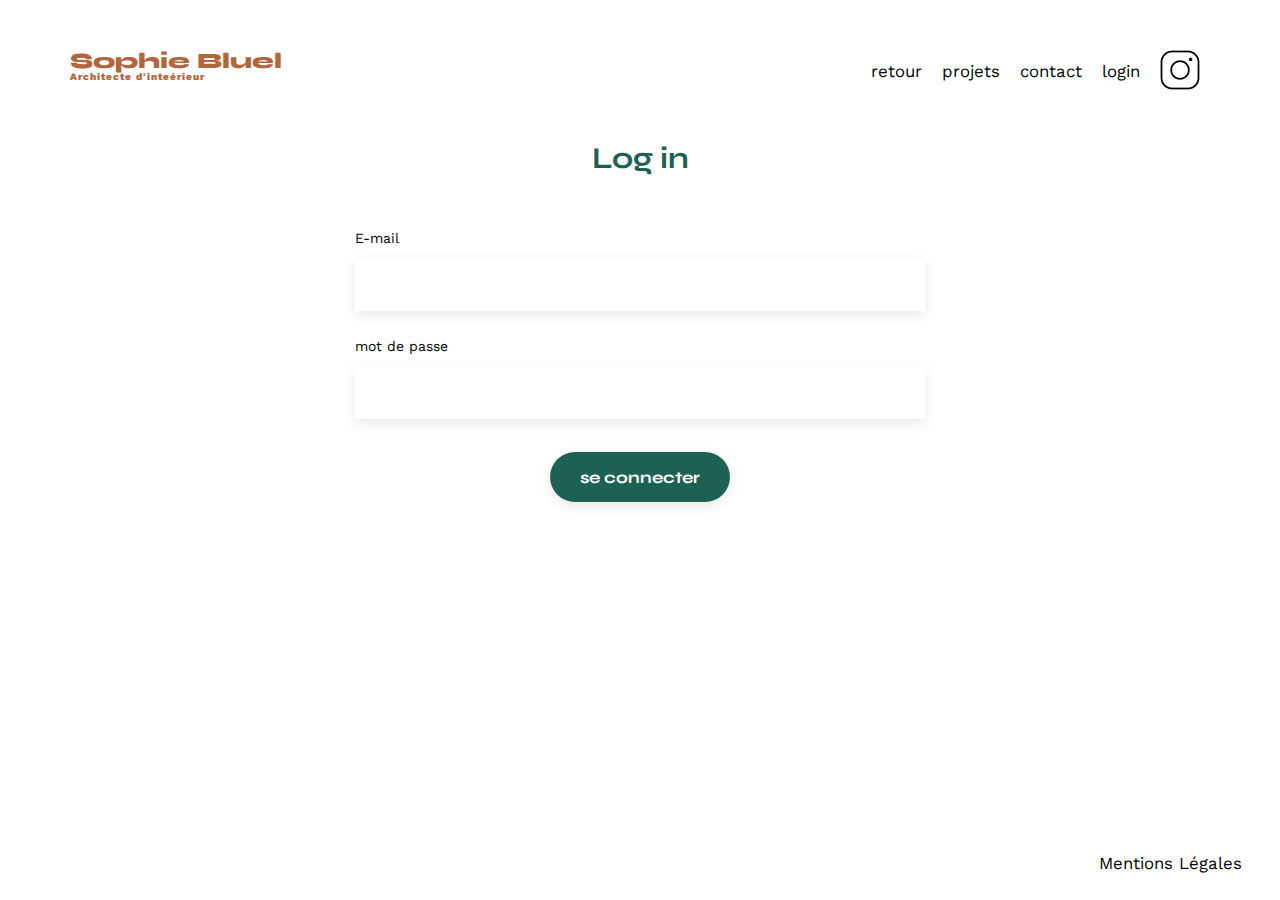
==== FrontEnd/login.html @ 3cd28aca "login" ====
<!DOCTYPE html>
<html lang="fr">
	<head>
		<meta charset="UTF-8">
		<title>Sophie Bluel - Architecte d'intérieur</title>
		<meta name="viewport" content="width=device-width, initial-scale=1.0">
		<link rel="preconnect" href="https://fonts.googleapis.com">
		<link rel="preconnect" href="https://fonts.gstatic.com" crossorigin>
		<link href="https://fonts.googleapis.com/css2?family=Syne:wght@700;800&family=Work+Sans&display=swap" rel="stylesheet">
		<meta name="description" content="">
		<link rel="stylesheet" href="./assets/style.css">
		<script type="module" src="./assets/js/login.js"></script>
	</head>
<body>
<header>
	<h1>Sophie Bluel <span>Architecte d'inteérieur</span></h1>
	<nav>
		<ul>
			<a href="index.html"><li>retour</li></a>
			<li>projets</li>
			<li>contact</li>
			<li>login</li>
			<li><img src="./assets/icons/instagram.png" alt="Instagram"></li>
		</ul>
	</nav>
</header>
<main>
	<section id="contact">
		<h2>Log in</h2>
		<form action="#" method="post">
			<!--titre + cadre entrée donnée-->
			<label for="email">E-mail</label>
			<input type="email" name="email" id="email">
			<div class="email_error"></div>

			<!--titre + cadre entrée donnée-->
			<label for="pwd">mot de passe</label>
			<input type="pwd" name="pwd" id="pwd">
			<div class="pwd_error"></div>
			
			<!--boutton se connecter-->
			<input type="submit" id="submit" value="se connecter">

		</form>
	</section>
</main>
<footer class="footer-login">
	<nav>
		<ul>
			<li>Mentions Légales</li>
		</ul>
	</nav>
</footer>
</body>
</html>
---- FrontEnd/assets/style.css ----
/* http://meyerweb.com/eric/tools/css/reset/
   v2.0 | 20110126
   License: none (public domain)
*/

html, body, div, span, applet, object, iframe,
h1, h2, h3, h4, h5, h6, p, blockquote, pre,
a, abbr, acronym, address, big, cite, code,
del, dfn, em, img, ins, kbd, q, s, samp,
small, strike, strong, sub, sup, tt, var,
b, u, i, center,
dl, dt, dd, ol, ul, li,
fieldset, form, label, legend,
table, caption, tbody, tfoot, thead, tr, th, td,
article, aside, canvas, details, embed,
figure, figcaption, footer, header, hgroup,
menu, nav, output, ruby, section, summary,
time, mark, audio, video {
	margin: 0;
	padding: 0;
	border: 0;
	font-size: 100%;
	font: inherit;
	vertical-align: baseline;
}
/* HTML5 display-role reset for older browsers */
article, aside, details, figcaption, figure,
footer, header, hgroup, menu, nav, section {
	display: block;
}
body {
	line-height: 1;
}
ol, ul {
	list-style: none;
}
blockquote, q {
	quotes: none;
}
blockquote:before, blockquote:after,
q:before, q:after {
	content: '';
	content: none;
}
table {
	border-collapse: collapse;
	border-spacing: 0;
}
/** end reset css**/
body {
	max-width: 1140px;
	margin:auto;
	font-family: 'Work Sans' ;
	font-size: 14px;
}
header {
	display: flex;
	justify-content: space-between;
	margin: 50px 0
}
section {
	margin: 50px 0
}

h1{
	display: flex;
	flex-direction: column;
	font-family: 'Syne';
	font-size: 22px;
	font-weight: 800;
	color: #B1663C
}

h1 > span {
	font-family: 'Work Sans';
	font-size:10px;
	letter-spacing: 0.1em;
;
}

h2{
	font-family: 'Syne';
	font-weight: 700;
	font-size: 30px;
	color: #1D6154
}
nav ul {
	display: flex;
	align-items: center;
	list-style-type: none;

}
nav li {
	padding: 0 10px;
	font-size: 1.2em;
}

li:hover {
	color: #B1663C;
}
#introduction {
	display: flex;
	align-items: center;
}
#introduction figure {
	flex: 1
}
#introduction img {
	display: block;
	margin: auto;
	width: 80%;
}

#introduction article {
	flex: 1
}
#introduction h2 {
	margin-bottom: 1em;
}

#introduction p {
	margin-bottom: 0.5em;
}
#portfolio h2 {
	text-align: center;
	margin-bottom: 1em;
}
.gallery {
	width: 100%;
	display: grid;
	grid-template-columns: 1fr 1fr 1fr;
	grid-column-gap: 20px;
	grid-row-gap: 20px;
}

.gallery img {
	width: 100%;

}
#contact {
	width: 50%;
margin: auto;
}
#contact > * {
	text-align: center;

}
#contact h2{
	margin-bottom: 20px;
}
#contact form {
	text-align: left;
	margin-top:30px;
	display: flex;
	flex-direction: column;
}

#contact input {
	height: 50px;
	font-size: 1.2em;
	border: none;
	box-shadow: 0px 4px 14px rgba(0, 0, 0, 0.09);
}
#contact label {
	margin: 2em 0 1em 0;
}
#contact textarea {
	border: none;
	box-shadow: 0px 4px 14px rgba(0, 0, 0, 0.09);
}

input[type="submit"]{
	font-family: 'Syne';
	font-weight: 700;
	color: white;
	background-color: #1D6154;
	margin : 2em auto ;
	width: 180px;
	text-align: center;
	border-radius: 60px ;
}

footer nav ul {
	display: flex;
	justify-content: flex-end;
	margin: 2em
}

/*code rajoute*/
a {
	text-decoration: none;
	color: black;
}
.footer-login {
	position: absolute; 
	bottom: 0; 
	left: 0; 
	right: 0
}

.filter_btn {
	font-family: "Syne";
	padding: 10px 20px;
	margin: 0 15px;
	border: 1px solid #1D6154;
	border-radius: 25px;
	color: #1D6154;
	background-color: white;
	font-size: 16px;
	font-weight: 700;
	cursor: pointer;
	transition: all 0.5s ease;
}
  
.filter_btn-active {
	color: white;
	background-color: #1D6154;
}
.filters {
	display: flex;
	justify-content: center;
}
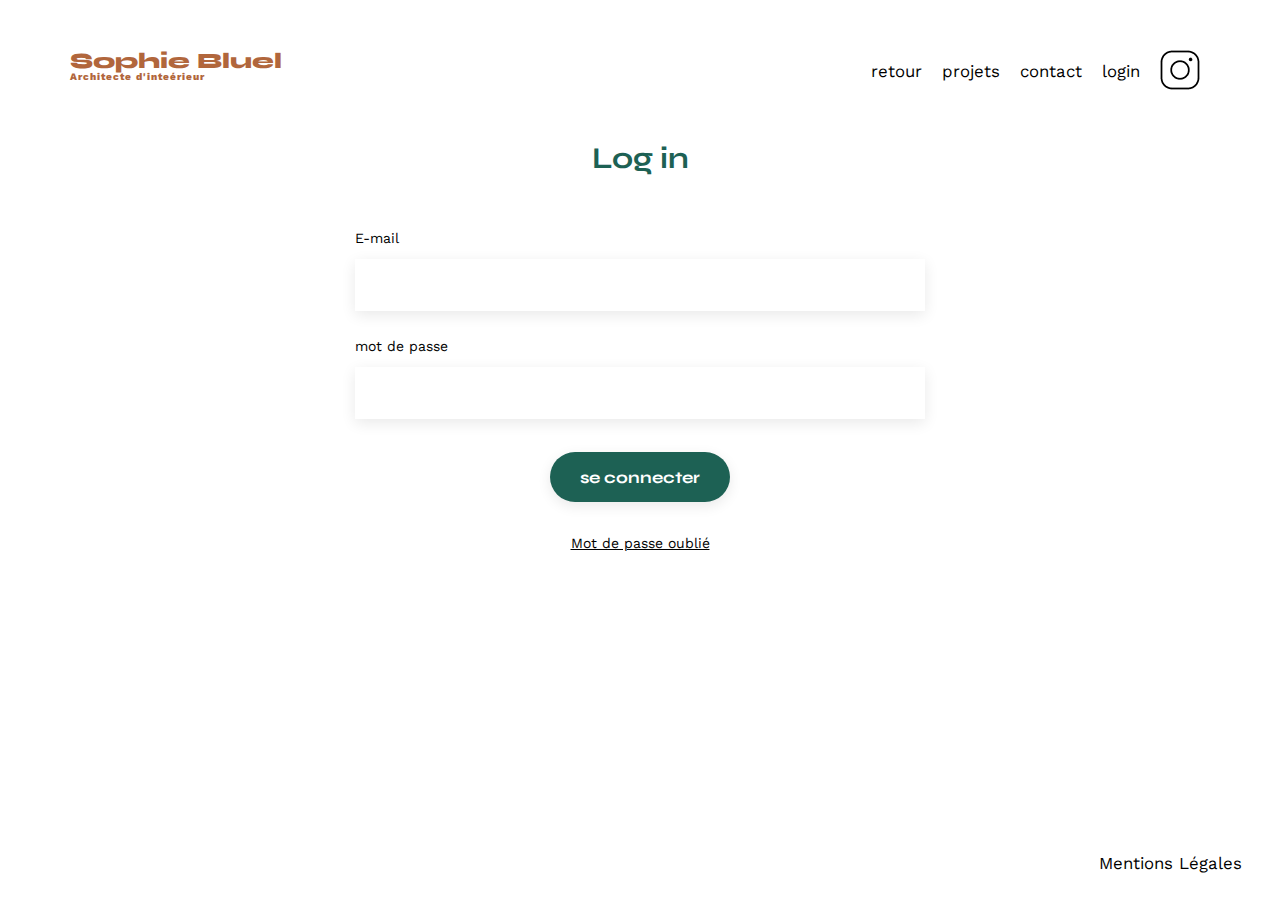
==== commit 2e70b2ff: "js login et modale" ====
--- a/FrontEnd/login.html
+++ b/FrontEnd/login.html
@@ -9,7 +9,6 @@
 		<link href="https://fonts.googleapis.com/css2?family=Syne:wght@700;800&family=Work+Sans&display=swap" rel="stylesheet">
 		<meta name="description" content="">
 		<link rel="stylesheet" href="./assets/style.css">
-		<script type="module" src="./assets/js/login.js"></script>
 	</head>
 <body>
 <header>
@@ -27,7 +26,8 @@
 <main>
 	<section id="contact">
 		<h2>Log in</h2>
-		<form action="#" method="post">
+		<div class="error"></div>
+		<form action="#" method="post" >
 			<!--titre + cadre entrée donnée-->
 			<label for="email">E-mail</label>
 			<input type="email" name="email" id="email">
@@ -35,11 +35,13 @@
 
 			<!--titre + cadre entrée donnée-->
 			<label for="pwd">mot de passe</label>
-			<input type="pwd" name="pwd" id="pwd">
+			<input type="password" name="pwd" id="pwd">
 			<div class="pwd_error"></div>
 			
 			<!--boutton se connecter-->
 			<input type="submit" id="submit" value="se connecter">
+
+			<a href="#" class="form">Mot de passe oublié</a>
 
 		</form>
 	</section>
@@ -52,4 +54,6 @@
 	</nav>
 </footer>
 </body>
+<script type="module" src="./assets/js/script.js"></script>
+<script type="module" src="./assets/js/modal.js"></script>
 </html>
--- a/FrontEnd/assets/style.css
+++ b/FrontEnd/assets/style.css
@@ -137,9 +137,10 @@
 	width: 100%;
 
 }
+
 #contact {
 	width: 50%;
-margin: auto;
+	margin: auto;
 }
 #contact > * {
 	text-align: center;
@@ -211,7 +212,7 @@
 	cursor: pointer;
 	transition: all 0.5s ease;
 }
-  
+
 .filter_btn-active {
 	color: white;
 	background-color: #1D6154;
@@ -219,4 +220,139 @@
 .filters {
 	display: flex;
 	justify-content: center;
+
+}
+/*Partie login => mdp oublié*/
+.form {
+	display: flex;
+	justify-content: center;
+	text-decoration: underline;
+}
+.form:hover {
+	color: red;
+}
+/*bouton btn-modal*/
+.btn-modal {
+	padding: 10px 20px;
+	margin: 0 15px;
+	background-color: white;
+
+}
+.btn-modal:hover {
+	color: red;
+}
+
+/*Bouton Modal*/
+.icone {
+	padding-right: 5px;
+	font-size: 15px;
+}
+button {
+	margin: 0;
+	border: none;
+	border-radius: 0;
+	outline: none;
+	-webkit-appearance: none;
+	-moz-appearance: none;
+	appearance: none;
+	cursor: pointer;
+	position: relative;
+} 
+.btn {
+	font-size: 14px;
+	line-height: 1.4;
+	padding: 13px 20px;
+	border-radius: 4px;
+	transition: box-shadow 0.1s, top 0.1s;
+	background: #fff;
+}
+
+/*Modal*/
+.modal {
+	display: flex;
+	justify-content: center;
+	pointer-events: none;
+	opacity: 0;
+	transition: opacity 0.3s;
+	position: fixed;
+	top: 10px;
+	left: 0;
+	right: 0;
+	max-width: 500px;
+	height: 600px;
+	margin: 0 auto;
+	padding: 30px;
+	background: white;
+	border-radius: 50px;
+	box-shadow: 0 3px 10px rgba(0,0,0,0.3);
+}
+.modal_section {
+	width: 100%;
+	display: flex;
+	flex-direction: column;
+	align-items: center;
+	
+}
+.modal-close-btn {
+	position: absolute;
+	right: 10px;
+	top: 10px;
+	font-size: 20px;
+}
+/** Overlay */
+.overlay {
+	pointer-events: none;
+	opacity: 0;
+	transition: opacity 0.3s;
+	position: fixed;
+	top: 0;
+	left: 0;
+	right: 0;
+	bottom: 0;
+	width: 100%;
+	height: 100%;
+	background-color: rgba(0,0,0,0.8);
+}
+/*JS*/
+.visible {
+	opacity: 1;
+	pointer-events: auto;
+}
+.filter_btn-modal {
+	font-family: "Syne";
+	padding: 10px 20px;
+	margin: 0 15px;
+	border: 1px solid #1D6154;
+	border-radius: 25px;
+	background-color: #1D6154;
+	color: white;
+	font-size: 16px;
+	font-weight: 700;
+	cursor: pointer;
+	transition: all 0.5s ease;
+}
+
+/*gestion gallery modal*/
+.modal-h2 {
+	color: black;
+}
+.gallerymodal {
+	width: 100%;
+	display: grid;
+	grid-template-columns: 1fr 1fr 1fr;
+	grid-column-gap: 20px;
+	grid-row-gap: 20px;
+}
+
+.gallerymodal img {
+	width: 50%;
+}
+
+.borderline::after {
+	display: flex;
+	content: " ";
+	border-top: 3px solid red;
+	height: 1px;
+	width: 90%;
+	margin: 40px auto;
 }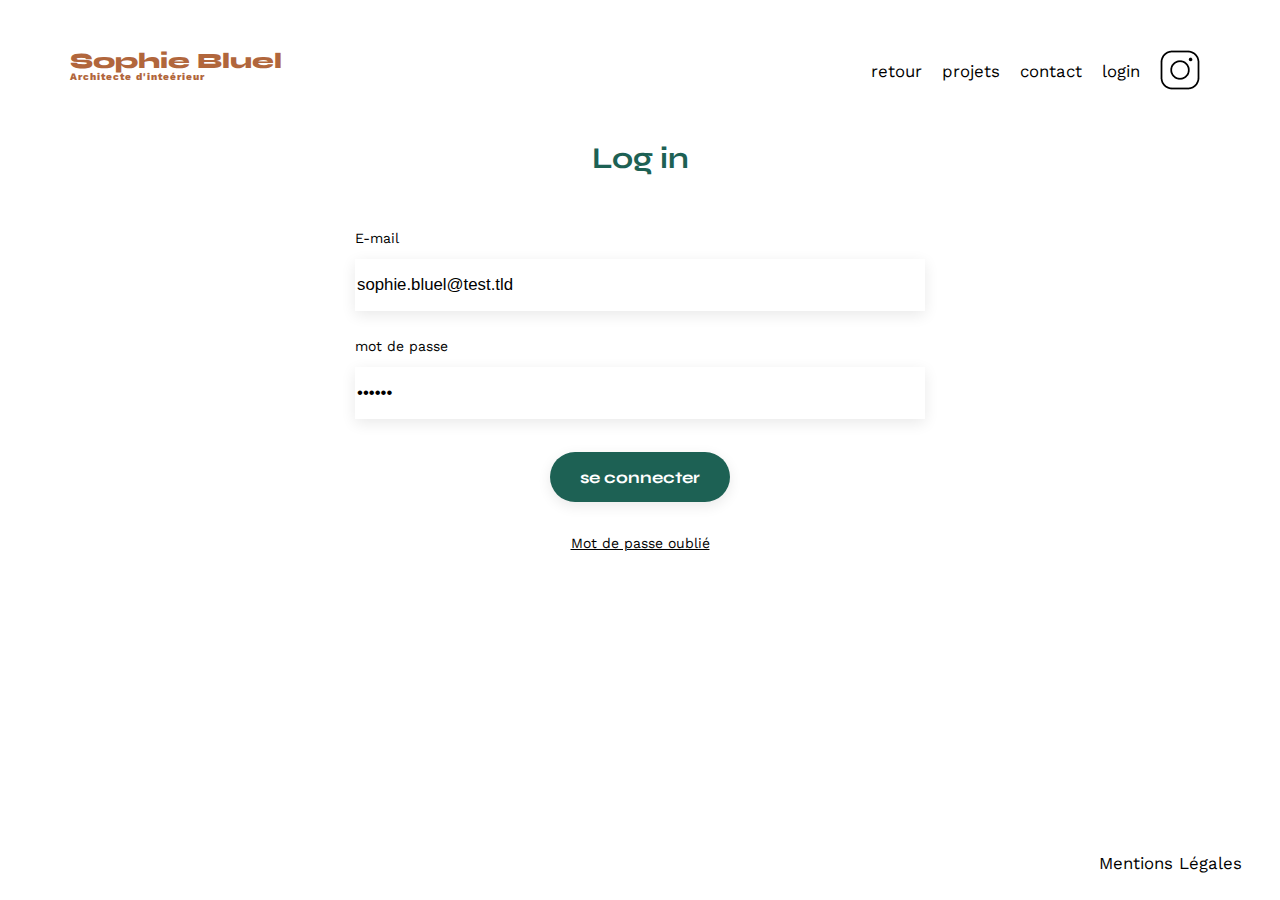
==== commit 12e6f0f2: "MENTORAT - Correction du login" ====
--- a/FrontEnd/login.html
+++ b/FrontEnd/login.html
@@ -27,17 +27,17 @@
 	<section id="contact">
 		<h2>Log in</h2>
 		<div class="error"></div>
-		<form action="#" method="post" >
+		<form method="post" >
 			<!--titre + cadre entrée donnée-->
 			<label for="email">E-mail</label>
-			<input type="email" name="email" id="email">
+			<input type="email" name="email" id="email" value="sophie.bluel@test.tld">
 			<div class="email_error"></div>
 
 			<!--titre + cadre entrée donnée-->
 			<label for="pwd">mot de passe</label>
-			<input type="password" name="pwd" id="pwd">
+			<input type="password" name="pwd" id="pwd" value="S0phie">
 			<div class="pwd_error"></div>
-			
+
 			<!--boutton se connecter-->
 			<input type="submit" id="submit" value="se connecter">
 
@@ -54,6 +54,5 @@
 	</nav>
 </footer>
 </body>
-<script type="module" src="./assets/js/script.js"></script>
-<script type="module" src="./assets/js/modal.js"></script>
+<script type="text/javascript" src="./assets/js/login.js"></script>
 </html>
--- a/FrontEnd/assets/style.css
+++ b/FrontEnd/assets/style.css
@@ -268,6 +268,7 @@
 }
 
 /*Modal*/
+
 .modal {
 	display: flex;
 	justify-content: center;
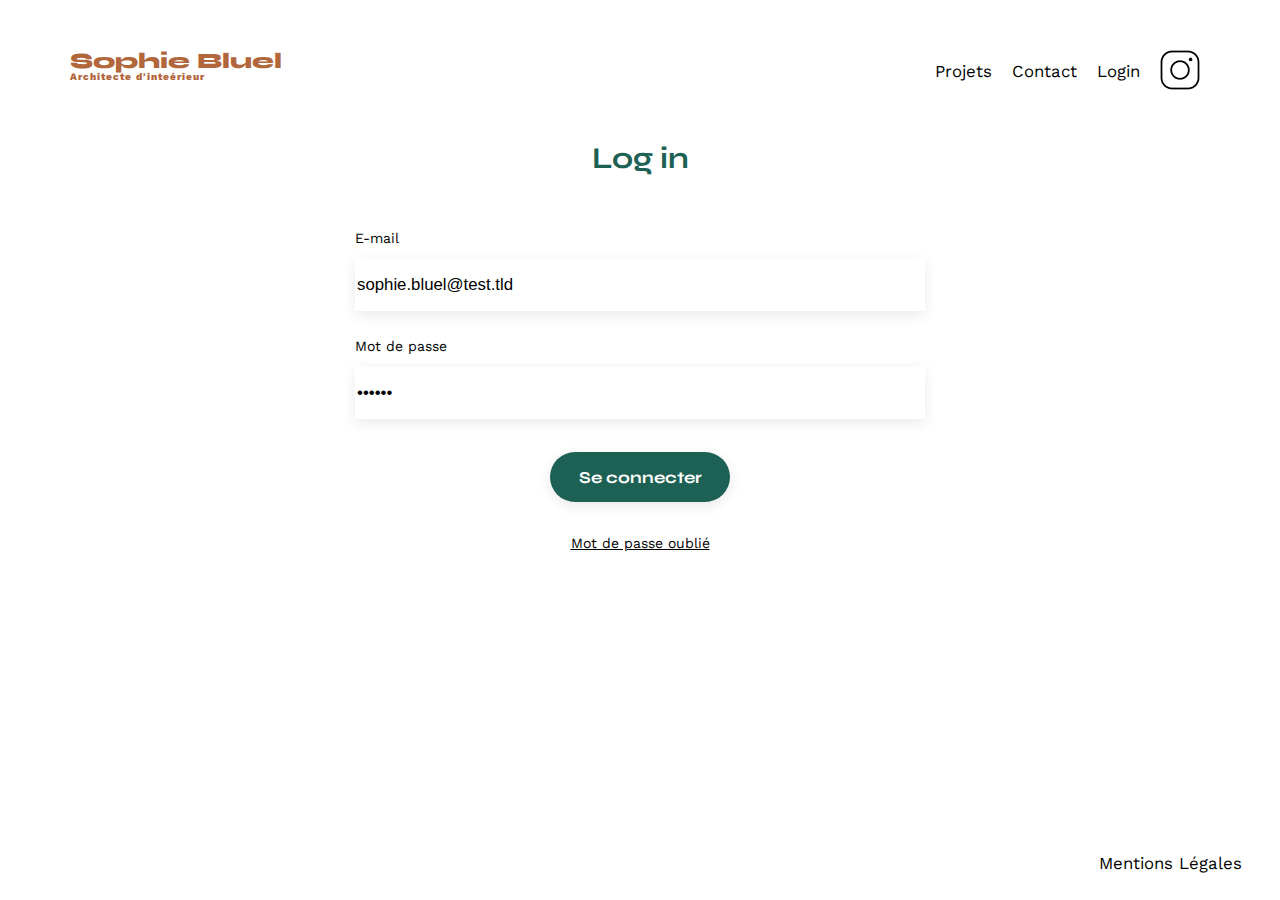
==== commit 8e462ab9: "modification login" ====
--- a/FrontEnd/login.html
+++ b/FrontEnd/login.html
@@ -15,10 +15,9 @@
 	<h1>Sophie Bluel <span>Architecte d'inteérieur</span></h1>
 	<nav>
 		<ul>
-			<a href="index.html"><li>retour</li></a>
-			<li>projets</li>
-			<li>contact</li>
-			<li>login</li>
+			<a href="index.html"><li>Projets</li></a>
+			<li><a class="nav__a" href="mailto:123@ohmyfood.com">Contact</a></li>
+			<li>Login</li>
 			<li><img src="./assets/icons/instagram.png" alt="Instagram"></li>
 		</ul>
 	</nav>
@@ -34,12 +33,12 @@
 			<div class="email_error"></div>
 
 			<!--titre + cadre entrée donnée-->
-			<label for="pwd">mot de passe</label>
+			<label for="pwd">Mot de passe</label>
 			<input type="password" name="pwd" id="pwd" value="S0phie">
 			<div class="pwd_error"></div>
 
 			<!--boutton se connecter-->
-			<input type="submit" id="submit" value="se connecter">
+			<input type="submit" id="submit" value="Se connecter">
 
 			<a href="#" class="form">Mot de passe oublié</a>
 
--- a/FrontEnd/assets/style.css
+++ b/FrontEnd/assets/style.css
@@ -198,7 +198,6 @@
 	left: 0; 
 	right: 0
 }
-
 .filter_btn {
 	font-family: "Syne";
 	padding: 10px 20px;
@@ -212,7 +211,6 @@
 	cursor: pointer;
 	transition: all 0.5s ease;
 }
-
 .filter_btn-active {
 	color: white;
 	background-color: #1D6154;
@@ -220,7 +218,7 @@
 .filters {
 	display: flex;
 	justify-content: center;
-
+	margin: 30px;
 }
 /*Partie login => mdp oublié*/
 .form {
@@ -232,16 +230,18 @@
 	color: red;
 }
 /*bouton btn-modal*/
+.portfolio {
+	display: flex;
+	flex-direction: column;
+}
 .btn-modal {
 	padding: 10px 20px;
 	margin: 0 15px;
 	background-color: white;
-
 }
 .btn-modal:hover {
 	color: red;
 }
-
 /*Bouton Modal*/
 .icone {
 	padding-right: 5px;
@@ -268,7 +268,6 @@
 }
 
 /*Modal*/
-
 .modal {
 	display: flex;
 	justify-content: center;
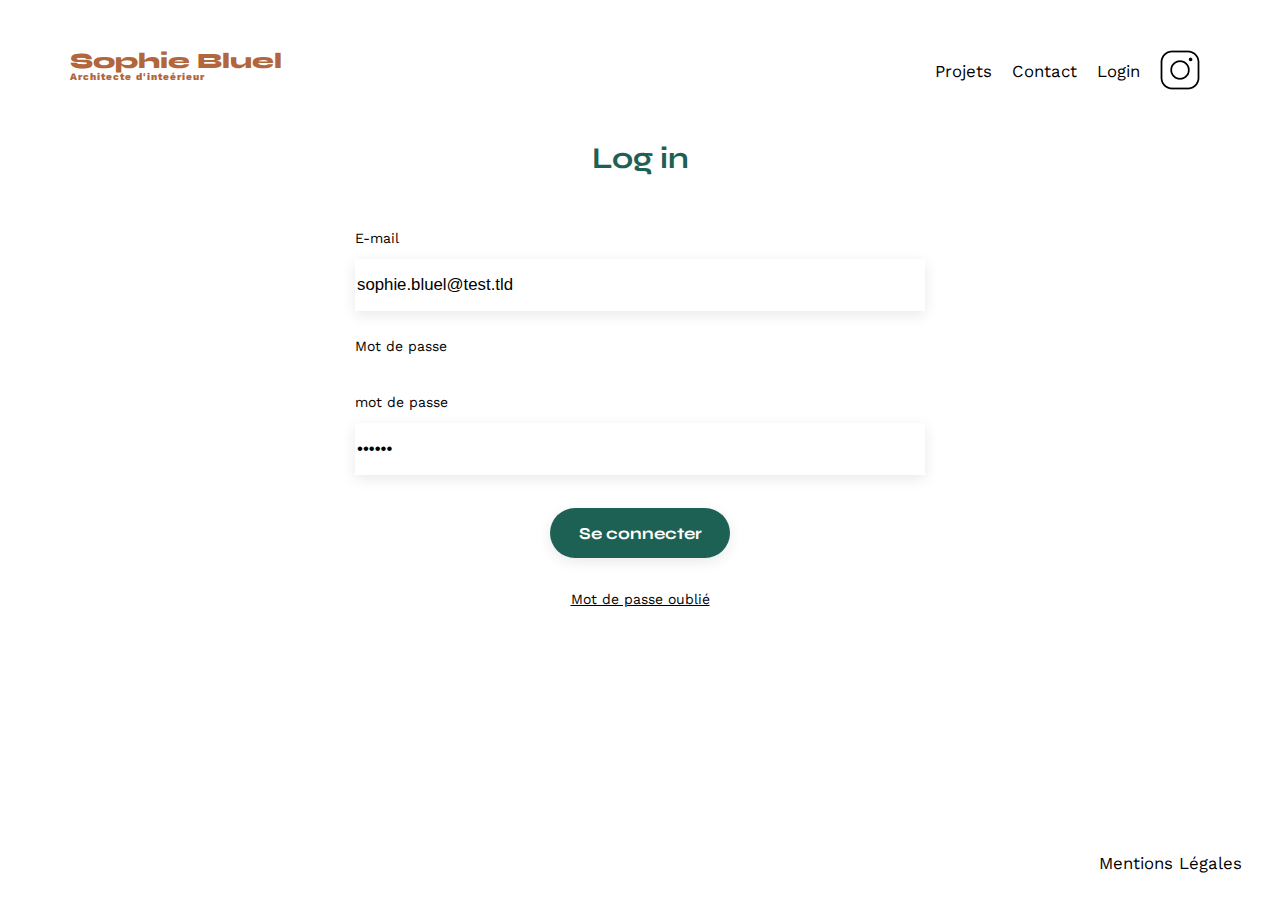
==== commit 4f326a99: "modification login" ====
--- a/FrontEnd/login.html
+++ b/FrontEnd/login.html
@@ -34,6 +34,7 @@
 
 			<!--titre + cadre entrée donnée-->
 			<label for="pwd">Mot de passe</label>
+			<label for="pwd">mot de passe</label>
 			<input type="password" name="pwd" id="pwd" value="S0phie">
 			<div class="pwd_error"></div>
 
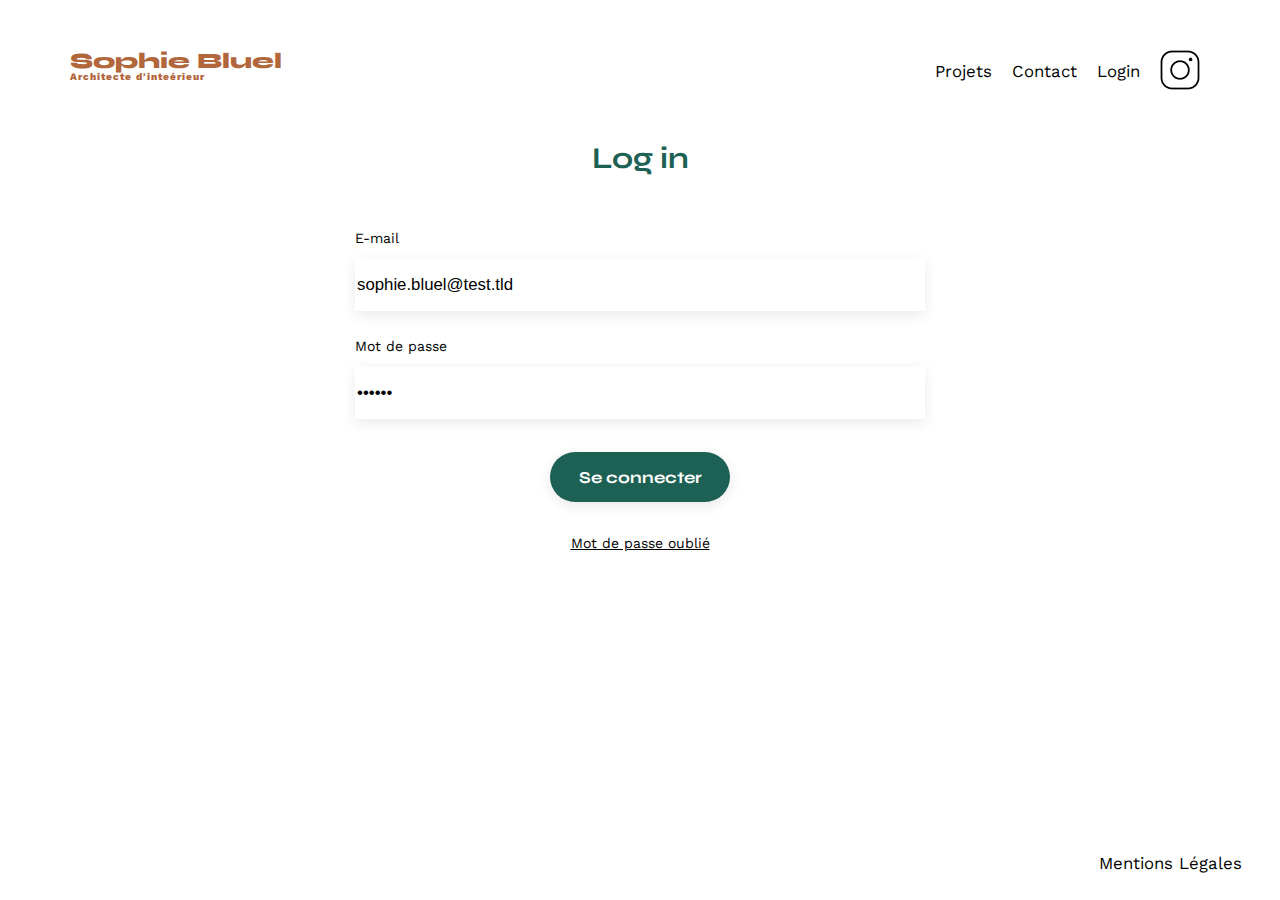
==== commit 7b40ff7f: "modification soutenance" ====
--- a/FrontEnd/login.html
+++ b/FrontEnd/login.html
@@ -9,6 +9,7 @@
 		<link href="https://fonts.googleapis.com/css2?family=Syne:wght@700;800&family=Work+Sans&display=swap" rel="stylesheet">
 		<meta name="description" content="">
 		<link rel="stylesheet" href="./assets/style.css">
+		<link rel="stylesheet" href="./assets/style.ajouter.css">
 	</head>
 <body>
 <header>
@@ -34,12 +35,11 @@
 
 			<!--titre + cadre entrée donnée-->
 			<label for="pwd">Mot de passe</label>
-			<label for="pwd">mot de passe</label>
 			<input type="password" name="pwd" id="pwd" value="S0phie">
 			<div class="pwd_error"></div>
 
 			<!--boutton se connecter-->
-			<input type="submit" id="submit" value="Se connecter">
+			<input class="submit" type="submit" id="submit" value="Se connecter">
 
 			<a href="#" class="form">Mot de passe oublié</a>
 
--- a/FrontEnd/assets/style.css
+++ b/FrontEnd/assets/style.css
@@ -135,7 +135,7 @@
 
 .gallery img {
 	width: 100%;
-
+	max-height: 450px;
 }
 
 #contact {
@@ -186,173 +186,6 @@
 	justify-content: flex-end;
 	margin: 2em
 }
-
-/*code rajoute*/
-a {
-	text-decoration: none;
-	color: black;
-}
-.footer-login {
-	position: absolute; 
-	bottom: 0; 
-	left: 0; 
-	right: 0
-}
-.filter_btn {
-	font-family: "Syne";
-	padding: 10px 20px;
-	margin: 0 15px;
-	border: 1px solid #1D6154;
-	border-radius: 25px;
-	color: #1D6154;
-	background-color: white;
-	font-size: 16px;
-	font-weight: 700;
-	cursor: pointer;
-	transition: all 0.5s ease;
-}
-.filter_btn-active {
-	color: white;
-	background-color: #1D6154;
-}
-.filters {
-	display: flex;
-	justify-content: center;
-	margin: 30px;
-}
-/*Partie login => mdp oublié*/
-.form {
-	display: flex;
-	justify-content: center;
-	text-decoration: underline;
-}
-.form:hover {
-	color: red;
-}
-/*bouton btn-modal*/
-.portfolio {
-	display: flex;
-	flex-direction: column;
-}
-.btn-modal {
-	padding: 10px 20px;
-	margin: 0 15px;
-	background-color: white;
-}
-.btn-modal:hover {
-	color: red;
-}
-/*Bouton Modal*/
-.icone {
-	padding-right: 5px;
-	font-size: 15px;
-}
-button {
-	margin: 0;
-	border: none;
-	border-radius: 0;
-	outline: none;
-	-webkit-appearance: none;
-	-moz-appearance: none;
-	appearance: none;
-	cursor: pointer;
-	position: relative;
-} 
-.btn {
-	font-size: 14px;
-	line-height: 1.4;
-	padding: 13px 20px;
-	border-radius: 4px;
-	transition: box-shadow 0.1s, top 0.1s;
-	background: #fff;
-}
-
-/*Modal*/
-.modal {
-	display: flex;
-	justify-content: center;
-	pointer-events: none;
-	opacity: 0;
-	transition: opacity 0.3s;
-	position: fixed;
-	top: 10px;
-	left: 0;
-	right: 0;
-	max-width: 500px;
-	height: 600px;
-	margin: 0 auto;
-	padding: 30px;
-	background: white;
-	border-radius: 50px;
-	box-shadow: 0 3px 10px rgba(0,0,0,0.3);
-}
-.modal_section {
-	width: 100%;
-	display: flex;
-	flex-direction: column;
-	align-items: center;
-	
-}
-.modal-close-btn {
-	position: absolute;
-	right: 10px;
-	top: 10px;
-	font-size: 20px;
-}
-/** Overlay */
-.overlay {
-	pointer-events: none;
-	opacity: 0;
-	transition: opacity 0.3s;
-	position: fixed;
-	top: 0;
-	left: 0;
-	right: 0;
-	bottom: 0;
-	width: 100%;
-	height: 100%;
-	background-color: rgba(0,0,0,0.8);
-}
-/*JS*/
-.visible {
-	opacity: 1;
-	pointer-events: auto;
-}
-.filter_btn-modal {
-	font-family: "Syne";
-	padding: 10px 20px;
-	margin: 0 15px;
-	border: 1px solid #1D6154;
-	border-radius: 25px;
-	background-color: #1D6154;
-	color: white;
-	font-size: 16px;
-	font-weight: 700;
-	cursor: pointer;
-	transition: all 0.5s ease;
-}
-
-/*gestion gallery modal*/
-.modal-h2 {
-	color: black;
-}
-.gallerymodal {
-	width: 100%;
-	display: grid;
-	grid-template-columns: 1fr 1fr 1fr;
-	grid-column-gap: 20px;
-	grid-row-gap: 20px;
-}
-
-.gallerymodal img {
+.image-sophie {
 	width: 50%;
 }
-
-.borderline::after {
-	display: flex;
-	content: " ";
-	border-top: 3px solid red;
-	height: 1px;
-	width: 90%;
-	margin: 40px auto;
-}--- a/FrontEnd/assets/style.ajouter.css
+++ b/FrontEnd/assets/style.ajouter.css
@@ -0,0 +1,380 @@
+/*code rajoute*/
+.edition {
+	display: flex;
+	justify-content: center;
+	background-color: black;
+	width: 100%;
+	height: 30px;
+	position: absolute;
+	top: 0;
+	left: 0;
+}
+.btn-edition {
+	background-color: black;
+	color: white;
+}
+.btn-edition:hover {
+	color: red;
+}
+a {
+	text-decoration: none;
+	color: black;
+}
+.submit {
+	cursor: pointer;
+}
+.footer-login {
+	position: absolute; 
+	bottom: 0; 
+	left: 0; 
+	right: 0
+}
+.filter_btn {
+	font-family: "Syne";
+	padding: 9px 20px;
+	border: 1px solid #1D6154;
+	border-radius: 25px;
+	color: #1D6154;
+	background-color: white;
+	font-size: 16px;
+	font-weight: 700;
+	cursor: pointer;
+	transition: all 0.5s ease;
+}
+.filter_btn-active {
+	color: white;
+	background-color: #1D6154;
+}
+.filters {
+	display: flex;
+	justify-content: center;
+	gap: 10px;
+	margin: 30px;
+}
+/*Partie login => mdp oublié*/
+.form {
+	display: flex;
+	justify-content: center;
+	text-decoration: underline;
+}
+.form:hover {
+	color: red;
+}
+/*bouton btn-modal*/
+.portfolio {
+	display: flex;
+	flex-direction: column;
+}
+.btn-modal {
+	padding: 10px 20px;
+	margin: 0 15px;
+	background-color: white;
+}
+.btn-modal:hover {
+	color: red;
+}
+
+.back_modal,
+.close_modal {
+	cursor: pointer;
+}
+
+/*Bouton Modal "Modifier"*/
+.icone {
+	font-size: 20px;
+	padding-right: 10px;
+}
+button {
+	border: none;
+	cursor: pointer;
+} 
+/*Modal*/
+.modal {
+	transition: opacity 0.3s;
+	position: fixed;
+	top: 10px;
+	left: 0;
+	right: 0;
+	width: 30%;
+	height: 80%;
+	margin: 0 auto;
+	padding: 30px;
+	background: white;
+	border-radius: 20px;
+}
+.modal_section {
+	width: 100%;
+	display: flex;
+	flex-direction: column;
+	align-items: center;	
+}
+.h2-modal {
+	display: flex;
+	margin-bottom: 30px;
+	justify-content: center;
+	color: black;
+}
+.modale_header {
+	width: 100%;
+	display: flex;
+	justify-content: flex-end;
+	margin: 20px;
+}
+.modal-close-btn {
+	position: absolute;
+	right: 10px;
+	top: 10px;
+	font-size: 20px;
+}
+.buttonposition {
+	display: flex;
+	justify-content: center;
+}
+.buttonphoto {
+	font-family:"Syne";
+	padding: 10px 20px;
+	margin: 0 15px;
+	border: 1px solid #1D6154;
+	border-radius: 25px;
+	background-color: #1D6154;
+	color: white;
+	font-size: 16px;
+	font-weight: 700;
+	cursor: pointer;
+	transition: all 0.5s ease;
+}
+/** Overlay */
+.overlay {
+	pointer-events: none;
+	opacity: 0;
+	transition: opacity 0.3s;
+	position: fixed;
+	top: 0;
+	left: 0;
+	right: 0;
+	bottom: 0;
+	width: 100%;
+	height: 100%;
+	background-color: rgba(0,0,0,0.8);
+}
+/*JS*/
+.visible {
+	opacity: 1;
+	pointer-events: auto;
+	overflow: auto;
+}
+.filter_btn-modal {
+	font-family: "Syne";
+	padding: 10px 20px;
+	margin: 0 15px;
+	border: 1px solid #1D6154;
+	border-radius: 25px;
+	background-color: #1D6154;
+	color: white;
+	font-size: 16px;
+	font-weight: 700;
+	cursor: pointer;
+	transition: all 0.5s ease;
+}
+/*gestion gallery modal*/
+.fa-solid {
+	font-size: 20px;
+}
+.gallery-modal {
+	width: 100%;
+	display: grid;
+	grid-template-columns: 1fr 1fr 1fr 1fr 1fr;
+	grid-column-gap: 20px;
+	grid-row-gap: 20px;
+}
+
+.fa-trash-alt:before,
+ .fa-trash-can:before {
+	font-size: 10px;
+}
+
+.gallery-modal figure {
+	position: relative;
+}
+
+.gallery-modal img {
+	width: 80px;
+	cursor: pointer;
+	height: 105px;
+	object-fit: cover;
+}
+.borderline::after {
+	display: flex;
+	content: " ";
+	border-top: 1px solid grey;
+	height: 1px;
+	width: 75%;
+	margin: 15px auto;
+	margin-top: 50px;
+}
+.fa-trash-can {
+	font-size: 10px;
+	display: flex;
+	justify-content: center;
+	align-items: center;
+	width: 17px;
+	height: 17px;
+	cursor: pointer;
+	background-color: black;
+	color: white;
+	position: absolute;
+	right: 6px;
+	top: 6px;
+	border-radius: 2px;
+}
+figure {
+	display: flex;
+	border:2px solid transparent;
+}
+figure:hover {
+	border:2px solid #1D6154;
+}
+/*modal "ajouter une photo"*/
+.overlayphoto {
+	pointer-events: none;
+	opacity: 0;
+	transition: opacity 0.3s;
+	position: fixed;
+	top: 0;
+	left: 0;
+	right: 0;
+	bottom: 0;
+	width: 100%;
+	height: 100%;
+	background-color: rgba(0,0,0,0.8);
+}
+.formphoto {
+	display: flex;
+	flex-direction: column;
+	justify-content: center;
+	align-items: center;
+	background-color: #E8F1F7;
+	height: 275px;
+} 
+.formphoto i {
+	color: grey;
+	font-size: 90px;
+	font-weight: 100;
+	margin: 20px;
+}
+.formphoto label {
+	font-family: "work sans";
+	display: flex;
+	justify-content: center;
+	align-items: center;
+	width: 200px;
+	height: 40px;
+	background-color: #CBD6DC;
+	color: #306685;
+	border-radius: 50px;
+	cursor: pointer;
+}
+.formphoto label:hover {
+	color: red;
+}
+.imgform {
+	width: 300px;
+	height: 150px;
+	margin-top: -130px;
+	margin-bottom: 20px;
+	border: none;
+	display: none;
+}
+.formphoto::after {
+	margin-top: 10px;
+	content: "jpg, png : 4mo max";
+	position: absolute;
+	top: 375px;
+	margin-top: 20px;
+}
+.formphoto input {
+	display: none;
+}
+/*JS*/
+.visible {
+	opacity: 1;
+	pointer-events: auto;
+	overflow-y: auto;
+	overflow-x: hidden;	
+}
+.visible::-webkit-scrollbar {
+	width: 10px;	
+}
+.visible::-webkit-scrollbar-thumb {
+	background: #ccc;
+}
+.form-title {
+	display: flex;
+	flex-direction: column;
+	width: 90%;
+}
+.form-id{
+	display: flex;
+	flex-direction: column;
+	width: 90%;
+	margin-bottom: 50px;
+}
+.title-form {
+	font-family:"Syne";
+	font-size: 16px;
+	font-weight: 700;
+	margin-top: 10px;
+	margin-bottom: 10px;
+}
+.form-title-category {
+	display: flex;
+	margin-top: 10px;
+	flex-direction: column;
+	align-items: center;
+}
+.categorie {
+	border: none;
+	box-shadow: 0px 4px 14px rgba(0, 0, 0, 0.09);
+	font-family:"Syne";
+	font-size: 16px;
+	font-weight: 700;
+	margin-top: 10px;
+	margin-bottom: 10px;
+	height: 50px;
+}
+.category, .input-title {
+	font-family:"Syne";
+	border: none;
+	box-shadow: 0px 4px 14px rgba(0, 0, 0, 0.09);
+	height: 50px;
+}
+.buttonvalider {
+	font-family:"Syne";
+	padding: 10px 20px;
+	border-radius: 25px;
+	background-color: grey;
+	color: white;
+	font-size: 16px;
+	font-weight: 700;
+	cursor: pointer;
+	transition: all 0.5s ease;
+	width: 50%;
+}
+.buttonvalider:hover {
+	color: white;
+	background-color: #1D6154;
+}
+.modale_header1 {
+	display: flex;
+	justify-content: flex-end;
+	width: 95%;
+	margin-top: 10px;
+	margin-bottom: 30px;
+}
+.modale_header2 {
+	display: flex;
+	justify-content: space-between;
+	width: 95%;
+	margin-top: 10px;
+	margin-bottom: 30px;
+}